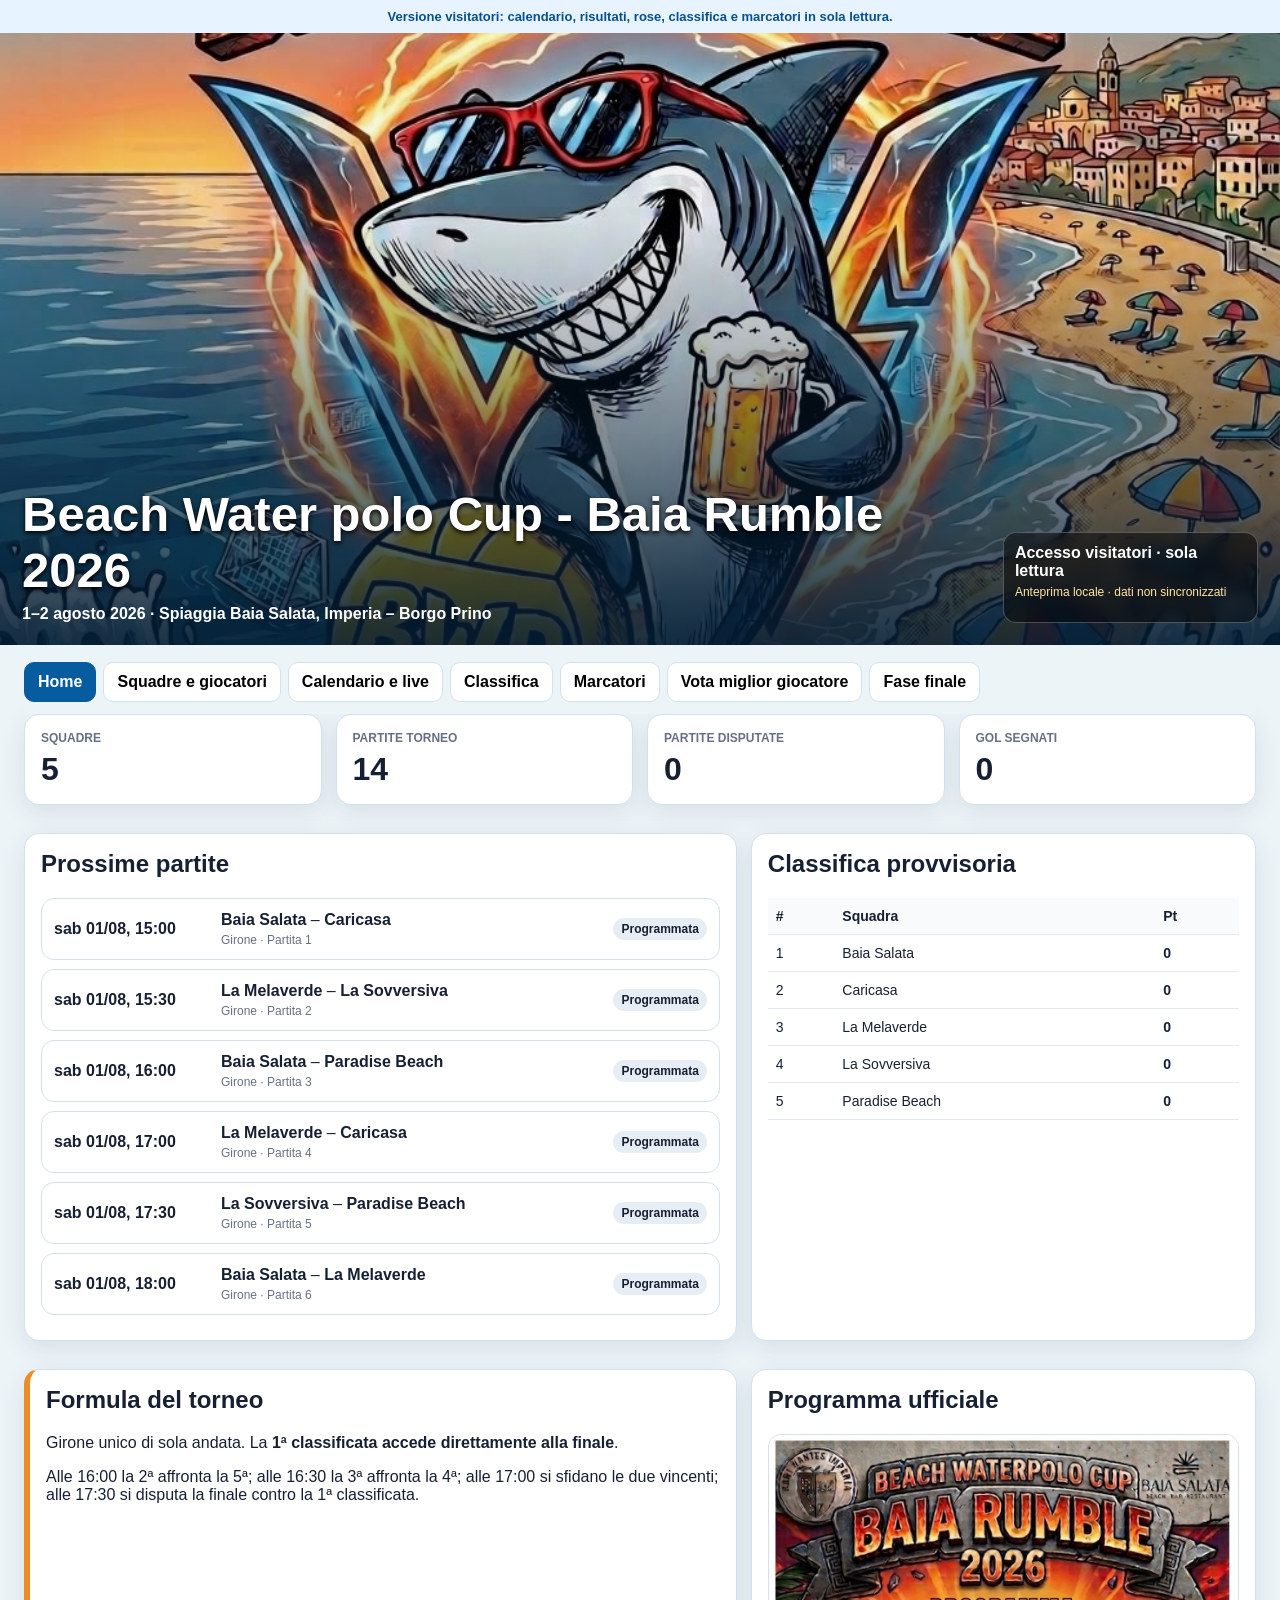
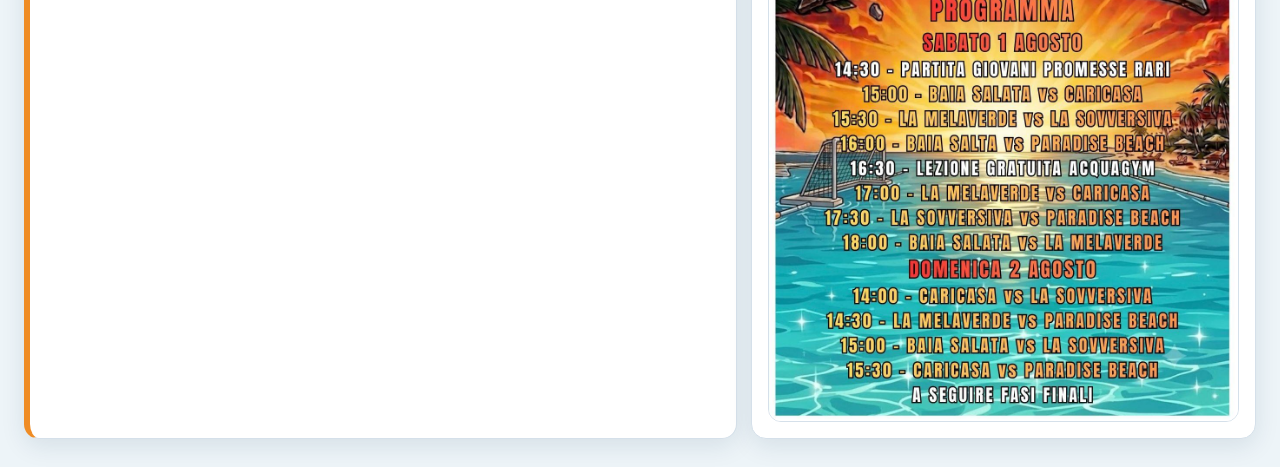
==== index.html @ ca1d1b18 "Add files via upload" ====
<!doctype html>
<html lang="it"><head><meta charset="utf-8"><meta name="viewport" content="width=device-width,initial-scale=1,viewport-fit=cover">
<meta name="theme-color" content="#064f8e"><meta name="apple-mobile-web-app-capable" content="yes">
<link rel="manifest" href="manifest.webmanifest"><link rel="icon" href="icon-192.png"><link rel="apple-touch-icon" href="icon-192.png"><title>Baia Rumble 2026 · Visitatori</title><link rel="stylesheet" href="app.css"></head>
<body><script>window.BAIA_MODE="viewer";</script>
<div id="viewerBanner" class="viewer-banner">Versione visitatori: calendario, risultati, rose, classifica e marcatori in sola lettura.</div>
<section class="hero">
<img src="copertina.jpg" alt="Copertina Baia Rumble 2026">
<div class="hero-content"><div class="hero-inner">
<div><h1>Beach Water polo Cup - Baia Rumble 2026</h1>
<p>1–2 agosto 2026 · Spiaggia Baia Salata, Imperia – Borgo Prino</p></div>
<div class="access-card no-print">
<div id="accessLabel"><b>Accesso</b></div>
<div id="syncStatus" class="sync warn">Caricamento dati</div>
<div class="actions"><button id="loginBtn" style="display:none"></button><button id="logoutBtn" style="display:none"></button></div>
</div></div></div>
</section>
<main>
<nav class="tabs no-print">
<button class="tab on" data-panel="home">Home</button>
<button class="tab" data-panel="teams">Squadre e giocatori</button>
<button class="tab" data-panel="calendar">Calendario e live</button>
<button class="tab" data-panel="standings">Classifica</button>
<button class="tab" data-panel="scorers">Marcatori</button>
<button class="tab" data-panel="mvp">Vota miglior giocatore</button>
<button class="tab" data-panel="finals">Fase finale</button>
<button class="tab admin-only" data-panel="settings">Amministrazione</button>
</nav>

<section id="home" class="panel on">
<div class="grid">
<div class="card c3"><div class="kpi-label">Squadre</div><div class="kpi" id="kpiTeams">5</div></div>
<div class="card c3"><div class="kpi-label">Partite torneo</div><div class="kpi" id="kpiMatches">14</div></div>
<div class="card c3"><div class="kpi-label">Partite disputate</div><div class="kpi" id="kpiPlayed">0</div></div>
<div class="card c3"><div class="kpi-label">Gol segnati</div><div class="kpi" id="kpiGoals">0</div></div>
<div class="card c7"><h2>Prossime partite</h2><div id="upcoming"></div></div>
<div class="card c5"><h2>Classifica provvisoria</h2><div id="quickStandings"></div></div>
<div class="card c7 formula"><h2>Formula del torneo</h2>
<p>Girone unico di sola andata. La <b>1ª classificata accede direttamente alla finale</b>.</p>
<p>Alle 16:00 la 2ª affronta la 5ª; alle 16:30 la 3ª affronta la 4ª; alle 17:00 si sfidano le due vincenti; alle 17:30 si disputa la finale contro la 1ª classificata.</p>
</div>
<div class="card c5"><h2>Programma ufficiale</h2><img class="poster" src="programma-ufficiale.jpg" alt="Programma ufficiale Baia Rumble 2026"></div>
</div>
</section>

<section id="teams" class="panel">
<div class="card"><h2>Squadre e rose</h2><p class="muted">Le rose sono visibili a tutti; l’amministratore può inserire, modificare e cancellare i giocatori.</p></div>
<div id="teamCards" class="grid"></div>
</section>

<section id="calendar" class="panel">
<div class="card"><h2>Calendario ufficiale e risultati live</h2><p class="muted">Classifica e marcatori si aggiornano automaticamente in base ai gol assegnati ai giocatori.</p><div id="calendarList"></div></div>
</section>

<section id="standings" class="panel">
<div class="card"><h2>Classifica del girone</h2><p class="muted">Criteri: punti, differenza reti, gol fatti.</p>
<div class="wrap"><table><thead><tr><th>#</th><th>Squadra</th><th>PG</th><th>V</th><th>N</th><th>P</th><th>GF</th><th>GS</th><th>DR</th><th>Pt</th></tr></thead><tbody id="standingRows"></tbody></table></div>
</div>
</section>

<section id="scorers" class="panel">
<div class="card"><h2>Classifica marcatori generale</h2>
<div class="wrap"><table><thead><tr><th>#</th><th>Giocatore</th><th>Squadra</th><th>Gol</th></tr></thead><tbody id="scorerRows"></tbody></table></div>
</div>
</section>


<section id="mvp" class="panel">
<div class="grid">
<div class="card c5 captain-access">
<h2>Accesso capitani</h2>
<p>Solo i capitani possono votare. Il nome utente è il <b>cognome del capitano</b>; la password comune è <span class="password-note">12345</span>.</p>
<div id="captainLoginState"></div>
<div class="actions">
<button id="captainLoginBtn" class="primary">Login capitano</button>
<button id="captainLogoutBtn" class="danger" style="display:none">Esci come capitano</button>
</div>
</div>
<div class="card c7">
<h2>Stato votazioni</h2>
<div id="voteProgress"></div>
<div id="captainCredentials" class="admin-block"></div>
<div id="voteAdminControls" class="admin-block">
  <div class="actions">
    <button id="closeVotingBtn" class="danger">Chiudi votazioni</button>
    <button id="openVotingBtn" class="success" style="display:none">Riapri votazioni</button>
    <button id="printVoteResultsBtn" class="secondary">Stampa esito MVP</button>
  </div>
</div>
</div>
<div class="card c12">
<h2>Scheda per il miglior giocatore</h2>
<div id="voteLockedMessage" class="notice">Accedi come capitano per esprimere il voto.</div>
<div id="voteBallot" style="display:none"></div>
<div id="voteActions" class="actions" style="display:none">
<span id="voteCounter" class="login-status">Selezionati 0 di 3</span><button id="saveVoteBtn" class="success" disabled>Conferma i 3 voti</button>
</div>
</div>
<div class="card c12">
<h2>Risultati votazione <span class="admin-only">— riservati agli amministratori</span></h2>
<div id="voteResults"></div>
</div>
</div>
</section>

<section id="finals" class="panel">
<div class="card"><h2>Fase finale</h2><p class="muted">Gli abbinamenti vengono compilati automaticamente quando termina il girone.</p><div id="bracket"></div></div>
</section>

<section id="settings" class="panel">
<div class="grid">
<div class="card c6 admin-block"><h2>Impostazioni torneo</h2>
<label>Nome torneo</label><input id="setName"><label>Codice torneo condiviso</label><input id="setCode">
<div class="inline-grid"><div class="s4"><label>Punti vittoria</label><input id="pointsWin" type="number"></div><div class="s4"><label>Pareggio</label><input id="pointsDraw" type="number"></div><div class="s4"><label>Sconfitta</label><input id="pointsLoss" type="number"></div></div>
<div class="actions"><button id="saveSettings" class="primary">Salva impostazioni</button></div></div>
<div class="card c6 admin-block"><h2>PIN amministratore</h2><label>Nuovo PIN</label><input id="newPin" type="password" inputmode="numeric"><label>Ripeti PIN</label><input id="newPin2" type="password" inputmode="numeric">
<div class="actions"><button id="changePin" class="orange">Cambia PIN</button></div><p class="muted">PIN iniziale: 2026.</p></div>
<div class="card c6 admin-block"><h2>Backup</h2><div class="actions"><button id="exportBtn" class="secondary">Esporta JSON</button>
<label style="margin:0"><span class="secondary" style="display:inline-block;padding:10px 13px;border-radius:10px;font-weight:800;cursor:pointer">Importa JSON</span><input id="importFile" type="file" accept=".json" hidden></label></div></div>
<div class="card c6 admin-block"><h2>Installazione</h2><p>Pubblicata online, l’app è installabile su PC, Android e iPhone.</p><button id="installBtn" class="primary" hidden>Installa app</button></div>
<div class="card c12 admin-block"><h2>Ripristino</h2><button id="resetBtn" class="danger">Ripristina calendario e dati iniziali</button></div>
</div>
</section>
</main>

<div id="loginModal" class="modal"><div class="modal-dialog small-dialog">
<div class="modal-head"><h2>Accesso amministratore</h2><button class="secondary" data-close="loginModal">✕</button></div>
<div class="modal-body"><label>PIN amministratore</label><input id="pinInput" class="pin-input" type="password" inputmode="numeric">
<div class="actions"><button id="confirmLogin" class="primary">Entra</button></div><p id="loginError" class="muted"></p></div>
</div></div>

<div id="playerModal" class="modal"><div class="modal-dialog small-dialog">
<div class="modal-head"><h2 id="playerModalTitle">Giocatore</h2><button class="secondary" data-close="playerModal">✕</button></div>
<div class="modal-body"><input id="playerTeamId" type="hidden"><input id="playerId" type="hidden">
<label>Numero</label><input id="playerNumber" type="number" min="0" max="99">
<label>Nome</label><input id="playerFirstName">
<label>Cognome</label><input id="playerLastName">
<label style="display:flex;align-items:center;gap:8px"><input id="playerCaptain" type="checkbox" style="width:auto"> Imposta come capitano della squadra</label>
<p class="muted">Il capitano accederà alla votazione usando il proprio cognome e la password comune 12345.</p>
<div class="actions"><button id="savePlayer" class="primary">Salva giocatore</button></div></div>
</div></div>


<div id="captainLoginModal" class="modal"><div class="modal-dialog small-dialog">
<div class="modal-head"><h2>Login capitano</h2><button class="secondary" data-close="captainLoginModal">✕</button></div>
<div class="modal-body">
<label>Nome utente – cognome del capitano</label><input id="captainUsername" autocomplete="username">
<label>Password</label><input id="captainPassword" class="pin-input" type="password" autocomplete="current-password">
<div class="actions"><button id="confirmCaptainLogin" class="primary">Accedi e vota</button></div>
<p id="captainLoginError" class="muted"></p>
</div></div></div>

<div id="liveModal" class="modal"><div class="modal-dialog">
<div class="modal-head"><div><h2 id="liveTitle">Gestione partita</h2><div id="liveSubtitle" class="muted"></div></div><button class="secondary" data-close="liveModal">Chiudi</button></div>
<div class="modal-body">
<div class="inline-grid">
<div class="s4"><label>Stato</label><select id="liveStatus"><option value="scheduled">Programmata</option><option value="live">In corso</option><option value="played">Terminata</option><option value="cancelled">Annullata</option></select></div>
<div class="s4"><label>Data</label><input id="liveDate" type="date"></div><div class="s4"><label>Ora</label><input id="liveTime" type="time"></div>
<div class="s6"><label>Squadra casa</label><select id="liveHomeSelect"></select></div><div class="s6"><label>Squadra ospite</label><select id="liveAwaySelect"></select></div>
<div class="s6"><label>Fase / descrizione</label><input id="liveRound"></div><div class="s6"><label>Luogo</label><input id="liveVenue"></div>
</div>
<div class="live-score"><span id="liveHomeScore">0</span><span>:</span><span id="liveAwayScore">0</span></div>
<div class="live-columns"><div><h3 id="liveHomeName"></h3><div id="liveHomePlayers"></div></div><div><h3 id="liveAwayName"></h3><div id="liveAwayPlayers"></div></div></div>
<div class="actions"><button id="markLive" class="orange">Imposta in corso</button><button id="markPlayed" class="success">Termina partita</button></div>
</div></div></div>

<div id="eventModal" class="modal"><div class="modal-dialog small-dialog">
<div class="modal-head"><h2>Modifica evento</h2><button class="secondary" data-close="eventModal">✕</button></div>
<div class="modal-body"><label>Titolo</label><input id="eventTitle"><label>Data</label><input id="eventDate" type="date"><label>Ora</label><input id="eventTime" type="time"><label>Luogo</label><input id="eventVenue">
<div class="actions"><button id="saveEvent" class="primary">Salva evento</button></div></div>
</div></div>
<script src="config.js"></script><script src="app.js"></script></body></html>
---- app.css ----
:root{
  --bg:#edf4f8;--card:#fff;--ink:#172033;--muted:#667085;--line:#d5e0ea;
  --blue:#075c9f;--blue2:#063d6c;--orange:#ef8c25;--green:#087747;
  --red:#b42318;--yellow:#875300;--shadow:0 7px 25px rgba(14,47,76,.10);
}
*{box-sizing:border-box}
html{scroll-behavior:smooth}
body{margin:0;background:var(--bg);color:var(--ink);font-family:Arial,Helvetica,sans-serif}
button,input,select{font:inherit}
button{border:0;border-radius:10px;padding:10px 13px;font-weight:800;cursor:pointer}
button:disabled{opacity:.5;cursor:not-allowed}
.primary{background:var(--blue);color:#fff}.secondary{background:#e7eef5;color:#26334a}
.success{background:#def6e9;color:var(--green)}.danger{background:#fee4e2;color:var(--red)}
.orange{background:#fff0db;color:#995000}.tiny{padding:6px 9px;font-size:12px}
.hero{position:relative;background:#062f55;min-height:350px;overflow:hidden}
.hero>img{width:100%;height:min(68vh,650px);min-height:350px;object-fit:cover;object-position:center 40%;display:block}
.hero:after{content:"";position:absolute;inset:0;background:linear-gradient(180deg,rgba(0,0,0,.04) 30%,rgba(3,28,50,.9) 100%)}
.hero-content{position:absolute;z-index:2;left:0;right:0;bottom:0;padding:22px;color:#fff}
.hero-inner{max-width:1260px;margin:auto;display:flex;align-items:end;justify-content:space-between;gap:16px}
.hero h1{margin:0 0 7px;font-size:clamp(25px,5vw,49px);text-shadow:0 2px 5px #000}
.hero p{margin:0;font-weight:800}
.access-card{background:rgba(0,0,0,.48);backdrop-filter:blur(8px);border:1px solid rgba(255,255,255,.25);padding:11px;border-radius:13px;min-width:235px}
.sync{font-size:12px;margin-top:5px}.sync.ok{color:#b5ffd4}.sync.warn{color:#ffe5a0}
main{max-width:1260px;margin:auto;padding:14px}
.tabs{display:flex;gap:7px;overflow-x:auto;padding:3px 0 12px;position:sticky;top:0;z-index:15;background:rgba(237,244,248,.96);backdrop-filter:blur(8px)}
.tab{background:#fff;white-space:nowrap;border:1px solid var(--line)}.tab.on{background:var(--blue);color:#fff;border-color:var(--blue)}
.panel{display:none}.panel.on{display:block}
.grid{display:grid;grid-template-columns:repeat(12,1fr);gap:14px}
.c3{grid-column:span 3}.c4{grid-column:span 4}.c5{grid-column:span 5}.c6{grid-column:span 6}.c7{grid-column:span 7}.c8{grid-column:span 8}.c12{grid-column:span 12}
.card{background:var(--card);border:1px solid var(--line);border-radius:15px;padding:16px;margin-bottom:14px;box-shadow:var(--shadow)}
.card h2,.card h3{margin-top:0}.kpi{font-size:32px;font-weight:900;margin-top:6px}
.kpi-label{font-size:12px;text-transform:uppercase;color:var(--muted);font-weight:800}
.muted{color:var(--muted);font-size:13px}.small{font-size:12px}.center{text-align:center}
.actions{display:flex;gap:8px;flex-wrap:wrap;align-items:center;margin-top:12px}
label{display:block;font-size:13px;font-weight:800;margin:9px 0 5px}
input,select{width:100%;border:1px solid #c9d6e2;border-radius:9px;padding:10px;background:#fff}
table{width:100%;border-collapse:collapse;font-size:14px}
th,td{padding:10px 8px;border-bottom:1px solid #e2e9ef;text-align:left;vertical-align:middle}
th{background:#f8fafc}.wrap{overflow:auto}.score{font-size:20px;font-weight:900;white-space:nowrap}
.badge{display:inline-block;padding:4px 8px;border-radius:999px;background:#e7edf5;font-size:12px;font-weight:800}
.badge.live{background:#fff0d4;color:var(--yellow)}.badge.played{background:#def6e9;color:var(--green)}
.badge.cancelled{background:#fee4e2;color:var(--red)}.badge.event{background:#fff0db;color:#995000}
.match-card{display:grid;grid-template-columns:155px 1fr auto;gap:12px;align-items:center;border:1px solid var(--line);border-radius:13px;padding:12px;margin:9px 0;background:#fff}
.match-card.event-card{border-left:6px solid var(--orange);background:#fffaf3}
.match-time{font-weight:900}.match-teams{font-size:16px}.match-sub{font-size:12px;color:var(--muted);margin-top:4px}
.goal-summary{font-size:12px;color:#3f4d5e;margin-top:7px;line-height:1.45}
.team-card{border-top:7px solid var(--blue)}.team-head{display:flex;justify-content:space-between;align-items:start;gap:10px}
.player-list{list-style:none;padding:0;margin:10px 0 0}.player-list li{display:flex;justify-content:space-between;gap:10px;padding:8px 0;border-bottom:1px solid #e7edf2}
.jersey{display:inline-grid;place-items:center;width:30px;height:30px;border-radius:50%;background:#e7eef5;font-weight:900;margin-right:8px}
.poster{width:100%;border-radius:13px;display:block;border:1px solid var(--line)}
.formula{border-left:6px solid var(--orange)}
.notice{padding:11px;border-radius:10px;background:#fff4e3;color:#714000;font-size:13px}
.bracket{display:grid;grid-template-columns:1fr 70px 1fr 70px 1fr;gap:10px;align-items:center}
.bracket-arrow{text-align:center;font-size:28px;color:var(--muted)}
.bracket-box{border:1px solid var(--line);border-radius:13px;padding:13px;background:#fff;min-height:132px}
.bracket-box h3{font-size:14px;margin-bottom:10px;color:var(--blue)}
.bracket-team{font-weight:800;padding:5px 0}.champion{background:linear-gradient(135deg,#fff8d7,#ffe690);border-color:#e5bf45}
.admin-only{display:none!important}
body.admin-enabled .admin-only{display:inline-flex!important}
body.admin-enabled .admin-block{display:block!important}
.admin-block{display:none!important}
.modal{position:fixed;inset:0;background:rgba(2,19,34,.73);z-index:100;display:none;align-items:center;justify-content:center;padding:12px}
.modal.open{display:flex}.modal-dialog{background:#fff;border-radius:16px;width:min(1000px,100%);max-height:94vh;overflow:auto;box-shadow:0 18px 60px rgba(0,0,0,.3)}
.modal-dialog.small-dialog{width:min(410px,100%)}
.modal-head{position:sticky;top:0;background:#fff;border-bottom:1px solid var(--line);padding:14px;display:flex;justify-content:space-between;align-items:center;z-index:3}
.modal-head h2{margin:0}.modal-body{padding:15px}
.live-score{display:flex;justify-content:center;align-items:center;gap:18px;font-size:42px;font-weight:900;margin:14px}
.live-columns{display:grid;grid-template-columns:1fr 1fr;gap:14px}
.goal-row{display:grid;grid-template-columns:1fr auto auto auto;align-items:center;gap:7px;padding:8px 0;border-bottom:1px solid #e7ecf1}
.goal-count{min-width:30px;text-align:center;font-size:18px;font-weight:900}
.icon-btn{width:34px;height:34px;padding:0;border-radius:50%;font-size:20px}
.pin-input{text-align:center;font-size:20px;letter-spacing:5px}
.roster-actions{display:flex;gap:6px}
.inline-grid{display:grid;grid-template-columns:repeat(12,1fr);gap:9px}.s4{grid-column:span 4}.s6{grid-column:span 6}.s12{grid-column:span 12}
.viewer-banner{background:#e7f4ff;color:#064f8e;padding:9px 12px;text-align:center;font-weight:800;font-size:13px}
@media(max-width:800px){
  .hero>img{height:440px;object-position:center center}.hero-inner{display:block}.access-card{margin-top:12px}
  .c3,.c4,.c5,.c6,.c7,.c8{grid-column:span 12}.s4,.s6{grid-column:span 12}
  .match-card{grid-template-columns:1fr auto}.match-time{grid-column:1/-1}
  .bracket{grid-template-columns:1fr}.bracket-arrow{transform:rotate(90deg)}
  .live-columns{grid-template-columns:1fr}.live-score{font-size:34px}
  th,td{padding:8px 6px}.tabs{top:0}
}
@media print{
  .hero{min-height:0}.hero>img{height:250px;min-height:0}.tabs,.no-print,button,.access-card,.viewer-banner{display:none!important}
  body{background:#fff}.card{box-shadow:none}.panel{display:none!important}.panel.on{display:block!important}
}

.captain-badge{display:inline-block;margin-left:7px;padding:3px 7px;border-radius:999px;background:#fff1c7;color:#714500;font-size:11px;font-weight:900}
.vote-team{border:1px solid var(--line);border-radius:13px;padding:12px;margin:10px 0;background:#fff}
.vote-team h3{margin:0 0 8px;color:var(--blue)}
.vote-option{display:flex;align-items:center;gap:10px;padding:9px;border-bottom:1px solid #e7edf2;cursor:pointer}
.vote-option:last-child{border-bottom:0}
.vote-option input{width:auto;margin:0}
.vote-option.selected{background:#eef7ff;border-radius:8px}
.captain-access{border-left:6px solid var(--orange)}
.vote-result{display:grid;grid-template-columns:42px 1fr auto;gap:10px;align-items:center;padding:9px 0;border-bottom:1px solid #e7edf2}
.vote-rank{display:grid;place-items:center;width:34px;height:34px;border-radius:50%;background:#e7eef5;font-weight:900}
.login-status{padding:11px;border-radius:10px;background:#eef7ff;color:#064f8e;font-weight:800}
.password-note{font-family:monospace;background:#f3f5f7;padding:2px 6px;border-radius:5px}

.vote-closed{padding:12px;border-radius:10px;background:#fee4e2;color:#8a1c13;font-weight:800}
.vote-admin-only{display:none}
body.admin-enabled .vote-admin-only{display:block}
@media print{
  body.print-mvp .hero,body.print-mvp .tabs,body.print-mvp .panel:not(#mvp),
  body.print-mvp #mvp .c5,body.print-mvp #voteBallot,body.print-mvp #voteActions,
  body.print-mvp #captainCredentials,body.print-mvp #voteAdminControls{display:none!important}
  body.print-mvp #mvp{display:block!important}
  body.print-mvp #mvp .c7,body.print-mvp #mvp .c12{grid-column:span 12}
}
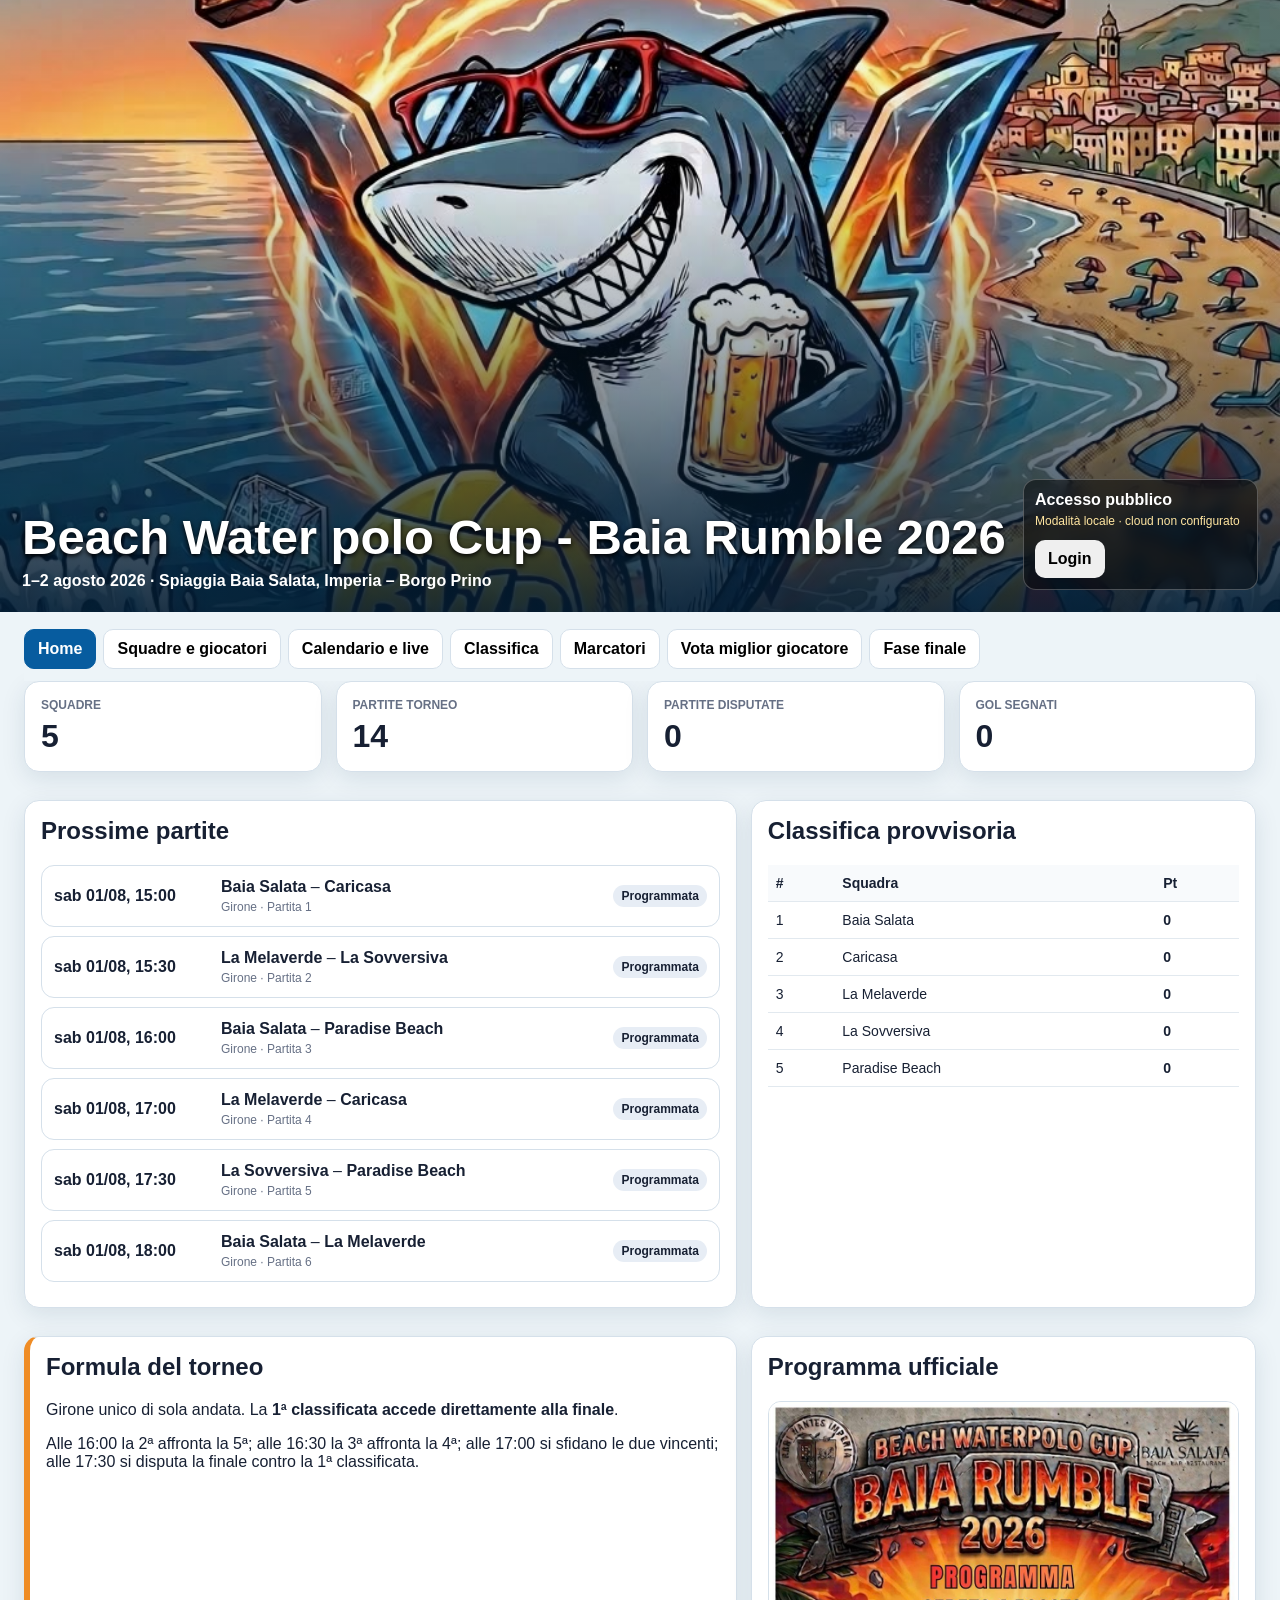
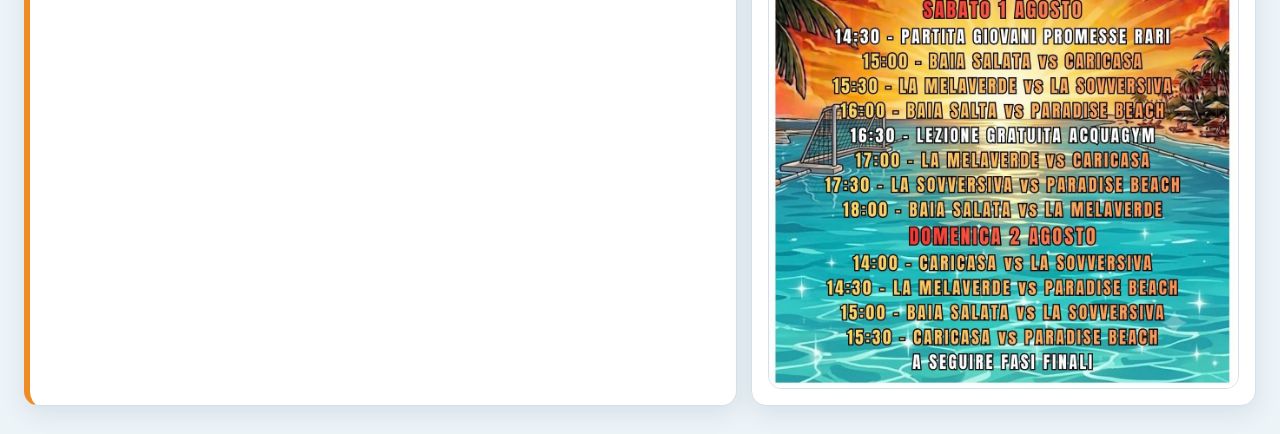
==== commit 5a3c5812: "Add files via upload" ====
--- a/index.html
+++ b/index.html
@@ -1,18 +1,19 @@
-<!doctype html>
-<html lang="it"><head><meta charset="utf-8"><meta name="viewport" content="width=device-width,initial-scale=1,viewport-fit=cover">
-<meta name="theme-color" content="#064f8e"><meta name="apple-mobile-web-app-capable" content="yes">
-<link rel="manifest" href="manifest.webmanifest"><link rel="icon" href="icon-192.png"><link rel="apple-touch-icon" href="icon-192.png"><title>Baia Rumble 2026 · Visitatori</title><link rel="stylesheet" href="app.css"></head>
-<body><script>window.BAIA_MODE="viewer";</script>
-<div id="viewerBanner" class="viewer-banner">Versione visitatori: calendario, risultati, rose, classifica e marcatori in sola lettura.</div>
+<!DOCTYPE html>
+
+<html lang="it"><head><meta charset="utf-8"/><meta content="width=device-width,initial-scale=1,viewport-fit=cover" name="viewport"/>
+<meta content="#064f8e" name="theme-color"/><meta content="yes" name="apple-mobile-web-app-capable"/>
+<link href="manifest.webmanifest" rel="manifest"/><link href="icon-192.png" rel="icon"/><link href="icon-192.png" rel="apple-touch-icon"/><title>Baia Rumble 2026</title><link href="app.css" rel="stylesheet"/></head>
+<body>
+
 <section class="hero">
-<img src="copertina.jpg" alt="Copertina Baia Rumble 2026">
+<img alt="Copertina Baia Rumble 2026" src="copertina.jpg"/>
 <div class="hero-content"><div class="hero-inner">
 <div><h1>Beach Water polo Cup - Baia Rumble 2026</h1>
 <p>1–2 agosto 2026 · Spiaggia Baia Salata, Imperia – Borgo Prino</p></div>
 <div class="access-card no-print">
-<div id="accessLabel"><b>Accesso</b></div>
-<div id="syncStatus" class="sync warn">Caricamento dati</div>
-<div class="actions"><button id="loginBtn" style="display:none"></button><button id="logoutBtn" style="display:none"></button></div>
+<div id="accessLabel"><b>Accesso pubblico</b></div>
+<div class="sync warn" id="syncStatus">Caricamento dati</div>
+<div class="actions"><button id="loginBtn">Login</button><button id="logoutBtn" style="display:none">Esci</button></div>
 </div></div></div>
 </section>
 <main>
@@ -26,8 +27,7 @@
 <button class="tab" data-panel="finals">Fase finale</button>
 <button class="tab admin-only" data-panel="settings">Amministrazione</button>
 </nav>
-
-<section id="home" class="panel on">
+<section class="panel on" id="home">
 <div class="grid">
 <div class="card c3"><div class="kpi-label">Squadre</div><div class="kpi" id="kpiTeams">5</div></div>
 <div class="card c3"><div class="kpi-label">Partite torneo</div><div class="kpi" id="kpiMatches">14</div></div>
@@ -39,134 +39,114 @@
 <p>Girone unico di sola andata. La <b>1ª classificata accede direttamente alla finale</b>.</p>
 <p>Alle 16:00 la 2ª affronta la 5ª; alle 16:30 la 3ª affronta la 4ª; alle 17:00 si sfidano le due vincenti; alle 17:30 si disputa la finale contro la 1ª classificata.</p>
 </div>
-<div class="card c5"><h2>Programma ufficiale</h2><img class="poster" src="programma-ufficiale.jpg" alt="Programma ufficiale Baia Rumble 2026"></div>
+<div class="card c5"><h2>Programma ufficiale</h2><img alt="Programma ufficiale Baia Rumble 2026" class="poster" src="programma-ufficiale.jpg"/></div>
 </div>
 </section>
-
-<section id="teams" class="panel">
-<div class="card"><h2>Squadre e rose</h2><p class="muted">Le rose sono visibili a tutti; l’amministratore può inserire, modificare e cancellare i giocatori.</p></div>
-<div id="teamCards" class="grid"></div>
+<section class="panel" id="teams">
+<div class="card"><h2>Squadre e rose</h2><p class="muted">Le rose sono visibili a tutti. Solo l’amministratore può inserire, modificare o eliminare i giocatori e indicare il capitano di ogni squadra.</p></div>
+<div class="grid" id="teamCards"></div>
 </section>
-
-<section id="calendar" class="panel">
-<div class="card"><h2>Calendario ufficiale e risultati live</h2><p class="muted">Classifica e marcatori si aggiornano automaticamente in base ai gol assegnati ai giocatori.</p><div id="calendarList"></div></div>
+<section class="panel" id="calendar">
+<div class="card"><h2>Calendario ufficiale e risultati live</h2><p class="muted">Risultati, classifica e marcatori si aggiornano automaticamente. La gestione live è riservata all’amministratore.</p><div id="calendarList"></div></div>
 </section>
-
-<section id="standings" class="panel">
+<section class="panel" id="standings">
 <div class="card"><h2>Classifica del girone</h2><p class="muted">Criteri: punti, differenza reti, gol fatti.</p>
 <div class="wrap"><table><thead><tr><th>#</th><th>Squadra</th><th>PG</th><th>V</th><th>N</th><th>P</th><th>GF</th><th>GS</th><th>DR</th><th>Pt</th></tr></thead><tbody id="standingRows"></tbody></table></div>
 </div>
 </section>
-
-<section id="scorers" class="panel">
+<section class="panel" id="scorers">
 <div class="card"><h2>Classifica marcatori generale</h2>
 <div class="wrap"><table><thead><tr><th>#</th><th>Giocatore</th><th>Squadra</th><th>Gol</th></tr></thead><tbody id="scorerRows"></tbody></table></div>
 </div>
 </section>
-
-
-<section id="mvp" class="panel">
+<section class="panel" id="mvp">
 <div class="grid">
 <div class="card c5 captain-access">
-<h2>Accesso capitani</h2>
-<p>Solo i capitani possono votare. Il nome utente è il <b>cognome del capitano</b>; la password comune è <span class="password-note">12345</span>.</p>
+<h2>Area riservata capitani</h2>
+<p class="muted">Dopo il login, ogni capitano può esprimere i tre voti previsti.</p>
 <div id="captainLoginState"></div>
-<div class="actions">
-<button id="captainLoginBtn" class="primary">Login capitano</button>
-<button id="captainLogoutBtn" class="danger" style="display:none">Esci come capitano</button>
-</div>
 </div>
 <div class="card c7">
 <h2>Stato votazioni</h2>
 <div id="voteProgress"></div>
-<div id="captainCredentials" class="admin-block"></div>
-<div id="voteAdminControls" class="admin-block">
-  <div class="actions">
-    <button id="closeVotingBtn" class="danger">Chiudi votazioni</button>
-    <button id="openVotingBtn" class="success" style="display:none">Riapri votazioni</button>
-    <button id="printVoteResultsBtn" class="secondary">Stampa esito MVP</button>
-  </div>
+<div class="admin-block" id="captainCredentials"></div>
+<div class="admin-block" id="voteAdminControls">
+<div class="actions">
+<button class="danger" id="closeVotingBtn">Chiudi votazioni</button>
+<button class="success" id="openVotingBtn" style="display:none">Riapri votazioni</button>
+<button class="secondary" id="printVoteResultsBtn">Stampa esito MVP</button>
+</div>
 </div>
 </div>
 <div class="card c12">
 <h2>Scheda per il miglior giocatore</h2>
-<div id="voteLockedMessage" class="notice">Accedi come capitano per esprimere il voto.</div>
+<div class="notice" id="voteLockedMessage">Accedi come capitano per esprimere il voto.</div>
 <div id="voteBallot" style="display:none"></div>
-<div id="voteActions" class="actions" style="display:none">
-<span id="voteCounter" class="login-status">Selezionati 0 di 3</span><button id="saveVoteBtn" class="success" disabled>Conferma i 3 voti</button>
+<div class="actions" id="voteActions" style="display:none">
+<span class="login-status" id="voteCounter">Selezionati 0 di 3</span><button class="success" disabled="" id="saveVoteBtn">Conferma i 3 voti</button>
 </div>
 </div>
-<div class="card c12">
-<h2>Risultati votazione <span class="admin-only">— riservati agli amministratori</span></h2>
+<div class="card c12 admin-block">
+<h2>Risultati votazione MVP</h2>
 <div id="voteResults"></div>
 </div>
 </div>
 </section>
-
-<section id="finals" class="panel">
+<section class="panel" id="finals">
 <div class="card"><h2>Fase finale</h2><p class="muted">Gli abbinamenti vengono compilati automaticamente quando termina il girone.</p><div id="bracket"></div></div>
 </section>
-
-<section id="settings" class="panel">
+<section class="panel" id="settings">
 <div class="grid">
 <div class="card c6 admin-block"><h2>Impostazioni torneo</h2>
-<label>Nome torneo</label><input id="setName"><label>Codice torneo condiviso</label><input id="setCode">
-<div class="inline-grid"><div class="s4"><label>Punti vittoria</label><input id="pointsWin" type="number"></div><div class="s4"><label>Pareggio</label><input id="pointsDraw" type="number"></div><div class="s4"><label>Sconfitta</label><input id="pointsLoss" type="number"></div></div>
-<div class="actions"><button id="saveSettings" class="primary">Salva impostazioni</button></div></div>
-<div class="card c6 admin-block"><h2>PIN amministratore</h2><label>Nuovo PIN</label><input id="newPin" type="password" inputmode="numeric"><label>Ripeti PIN</label><input id="newPin2" type="password" inputmode="numeric">
-<div class="actions"><button id="changePin" class="orange">Cambia PIN</button></div><p class="muted">PIN iniziale: 2026.</p></div>
-<div class="card c6 admin-block"><h2>Backup</h2><div class="actions"><button id="exportBtn" class="secondary">Esporta JSON</button>
-<label style="margin:0"><span class="secondary" style="display:inline-block;padding:10px 13px;border-radius:10px;font-weight:800;cursor:pointer">Importa JSON</span><input id="importFile" type="file" accept=".json" hidden></label></div></div>
-<div class="card c6 admin-block"><h2>Installazione</h2><p>Pubblicata online, l’app è installabile su PC, Android e iPhone.</p><button id="installBtn" class="primary" hidden>Installa app</button></div>
-<div class="card c12 admin-block"><h2>Ripristino</h2><button id="resetBtn" class="danger">Ripristina calendario e dati iniziali</button></div>
+<label>Nome torneo</label><input id="setName"/><label>Codice torneo condiviso</label><input id="setCode"/>
+<div class="inline-grid"><div class="s4"><label>Punti vittoria</label><input id="pointsWin" type="number"/></div><div class="s4"><label>Pareggio</label><input id="pointsDraw" type="number"/></div><div class="s4"><label>Sconfitta</label><input id="pointsLoss" type="number"/></div></div>
+<div class="actions"><button class="primary" id="saveSettings">Salva impostazioni</button></div></div>
+
+<div class="card c6 admin-block"><h2>Backup</h2><div class="actions"><button class="secondary" id="exportBtn">Esporta JSON</button>
+<label style="margin:0"><span class="secondary" style="display:inline-block;padding:10px 13px;border-radius:10px;font-weight:800;cursor:pointer">Importa JSON</span><input accept=".json" hidden="" id="importFile" type="file"/></label></div></div>
+<div class="card c6 admin-block"><h2>Installazione</h2><p>Pubblicata online, l’app è installabile su PC, Android e iPhone.</p><button class="primary" hidden="" id="installBtn">Installa app</button></div>
+<div class="card c12 admin-block"><h2>Ripristino</h2><button class="danger" id="resetBtn">Ripristina calendario e dati iniziali</button></div>
 </div>
 </section>
 </main>
-
-<div id="loginModal" class="modal"><div class="modal-dialog small-dialog">
-<div class="modal-head"><h2>Accesso amministratore</h2><button class="secondary" data-close="loginModal">✕</button></div>
-<div class="modal-body"><label>PIN amministratore</label><input id="pinInput" class="pin-input" type="password" inputmode="numeric">
-<div class="actions"><button id="confirmLogin" class="primary">Entra</button></div><p id="loginError" class="muted"></p></div>
+<div class="modal" id="loginModal">
+<div class="modal-dialog small-dialog">
+<div class="modal-head"><h2>Login</h2><button class="secondary" data-close="loginModal">✕</button></div>
+<div class="modal-body">
+<label>Nome utente</label><input autocapitalize="none" autocomplete="username" id="loginUsername" spellcheck="false"/>
+<label>Password</label><input autocomplete="current-password" id="loginPassword" type="password"/>
+<div class="actions"><button class="primary" id="confirmLogin">Accedi</button></div>
+<p class="muted" id="loginError"></p>
+</div>
+</div>
+</div>
+<div class="modal" id="playerModal"><div class="modal-dialog small-dialog">
+<div class="modal-head"><h2 id="playerModalTitle">Giocatore</h2><button class="secondary" data-close="playerModal">✕</button></div>
+<div class="modal-body"><input id="playerTeamId" type="hidden"/><input id="playerId" type="hidden"/>
+<label>Numero</label><input id="playerNumber" max="99" min="0" type="number"/>
+<label>Nome</label><input id="playerFirstName"/>
+<label>Cognome</label><input id="playerLastName"/>
+<label style="display:flex;align-items:center;gap:8px"><input id="playerCaptain" style="width:auto" type="checkbox"/> Imposta come capitano della squadra</label>
+<p class="muted">Impostando il giocatore come capitano, il relativo profilo di voto viene creato automaticamente.</p>
+<div class="actions"><button class="primary" id="savePlayer">Salva giocatore</button></div></div>
 </div></div>
 
-<div id="playerModal" class="modal"><div class="modal-dialog small-dialog">
-<div class="modal-head"><h2 id="playerModalTitle">Giocatore</h2><button class="secondary" data-close="playerModal">✕</button></div>
-<div class="modal-body"><input id="playerTeamId" type="hidden"><input id="playerId" type="hidden">
-<label>Numero</label><input id="playerNumber" type="number" min="0" max="99">
-<label>Nome</label><input id="playerFirstName">
-<label>Cognome</label><input id="playerLastName">
-<label style="display:flex;align-items:center;gap:8px"><input id="playerCaptain" type="checkbox" style="width:auto"> Imposta come capitano della squadra</label>
-<p class="muted">Il capitano accederà alla votazione usando il proprio cognome e la password comune 12345.</p>
-<div class="actions"><button id="savePlayer" class="primary">Salva giocatore</button></div></div>
-</div></div>
-
-
-<div id="captainLoginModal" class="modal"><div class="modal-dialog small-dialog">
-<div class="modal-head"><h2>Login capitano</h2><button class="secondary" data-close="captainLoginModal">✕</button></div>
-<div class="modal-body">
-<label>Nome utente – cognome del capitano</label><input id="captainUsername" autocomplete="username">
-<label>Password</label><input id="captainPassword" class="pin-input" type="password" autocomplete="current-password">
-<div class="actions"><button id="confirmCaptainLogin" class="primary">Accedi e vota</button></div>
-<p id="captainLoginError" class="muted"></p>
-</div></div></div>
-
-<div id="liveModal" class="modal"><div class="modal-dialog">
-<div class="modal-head"><div><h2 id="liveTitle">Gestione partita</h2><div id="liveSubtitle" class="muted"></div></div><button class="secondary" data-close="liveModal">Chiudi</button></div>
+<div class="modal" id="liveModal"><div class="modal-dialog">
+<div class="modal-head"><div><h2 id="liveTitle">Gestione partita</h2><div class="muted" id="liveSubtitle"></div></div><button class="secondary" data-close="liveModal">Chiudi</button></div>
 <div class="modal-body">
 <div class="inline-grid">
 <div class="s4"><label>Stato</label><select id="liveStatus"><option value="scheduled">Programmata</option><option value="live">In corso</option><option value="played">Terminata</option><option value="cancelled">Annullata</option></select></div>
-<div class="s4"><label>Data</label><input id="liveDate" type="date"></div><div class="s4"><label>Ora</label><input id="liveTime" type="time"></div>
+<div class="s4"><label>Data</label><input id="liveDate" type="date"/></div><div class="s4"><label>Ora</label><input id="liveTime" type="time"/></div>
 <div class="s6"><label>Squadra casa</label><select id="liveHomeSelect"></select></div><div class="s6"><label>Squadra ospite</label><select id="liveAwaySelect"></select></div>
-<div class="s6"><label>Fase / descrizione</label><input id="liveRound"></div><div class="s6"><label>Luogo</label><input id="liveVenue"></div>
+<div class="s6"><label>Fase / descrizione</label><input id="liveRound"/></div><div class="s6"><label>Luogo</label><input id="liveVenue"/></div>
 </div>
 <div class="live-score"><span id="liveHomeScore">0</span><span>:</span><span id="liveAwayScore">0</span></div>
 <div class="live-columns"><div><h3 id="liveHomeName"></h3><div id="liveHomePlayers"></div></div><div><h3 id="liveAwayName"></h3><div id="liveAwayPlayers"></div></div></div>
-<div class="actions"><button id="markLive" class="orange">Imposta in corso</button><button id="markPlayed" class="success">Termina partita</button></div>
+<div class="actions"><button class="orange" id="markLive">Imposta in corso</button><button class="success" id="markPlayed">Termina partita</button></div>
 </div></div></div>
-
-<div id="eventModal" class="modal"><div class="modal-dialog small-dialog">
+<div class="modal" id="eventModal"><div class="modal-dialog small-dialog">
 <div class="modal-head"><h2>Modifica evento</h2><button class="secondary" data-close="eventModal">✕</button></div>
-<div class="modal-body"><label>Titolo</label><input id="eventTitle"><label>Data</label><input id="eventDate" type="date"><label>Ora</label><input id="eventTime" type="time"><label>Luogo</label><input id="eventVenue">
-<div class="actions"><button id="saveEvent" class="primary">Salva evento</button></div></div>
+<div class="modal-body"><label>Titolo</label><input id="eventTitle"/><label>Data</label><input id="eventDate" type="date"/><label>Ora</label><input id="eventTime" type="time"/><label>Luogo</label><input id="eventVenue"/>
+<div class="actions"><button class="primary" id="saveEvent">Salva evento</button></div></div>
 </div></div>
 <script src="config.js"></script><script src="app.js"></script></body></html>
--- a/app.css
+++ b/app.css
@@ -110,3 +110,7 @@
   body.print-mvp #mvp{display:block!important}
   body.print-mvp #mvp .c7,body.print-mvp #mvp .c12{grid-column:span 12}
 }
+
+body.captain-enabled .captain-session-only{display:block!important}
+.teamline{display:flex;justify-content:space-between;gap:12px;align-items:center;padding:9px 0;border-bottom:1px solid #e7edf2}
+#loginPassword{letter-spacing:normal;text-align:left;font-size:16px}
